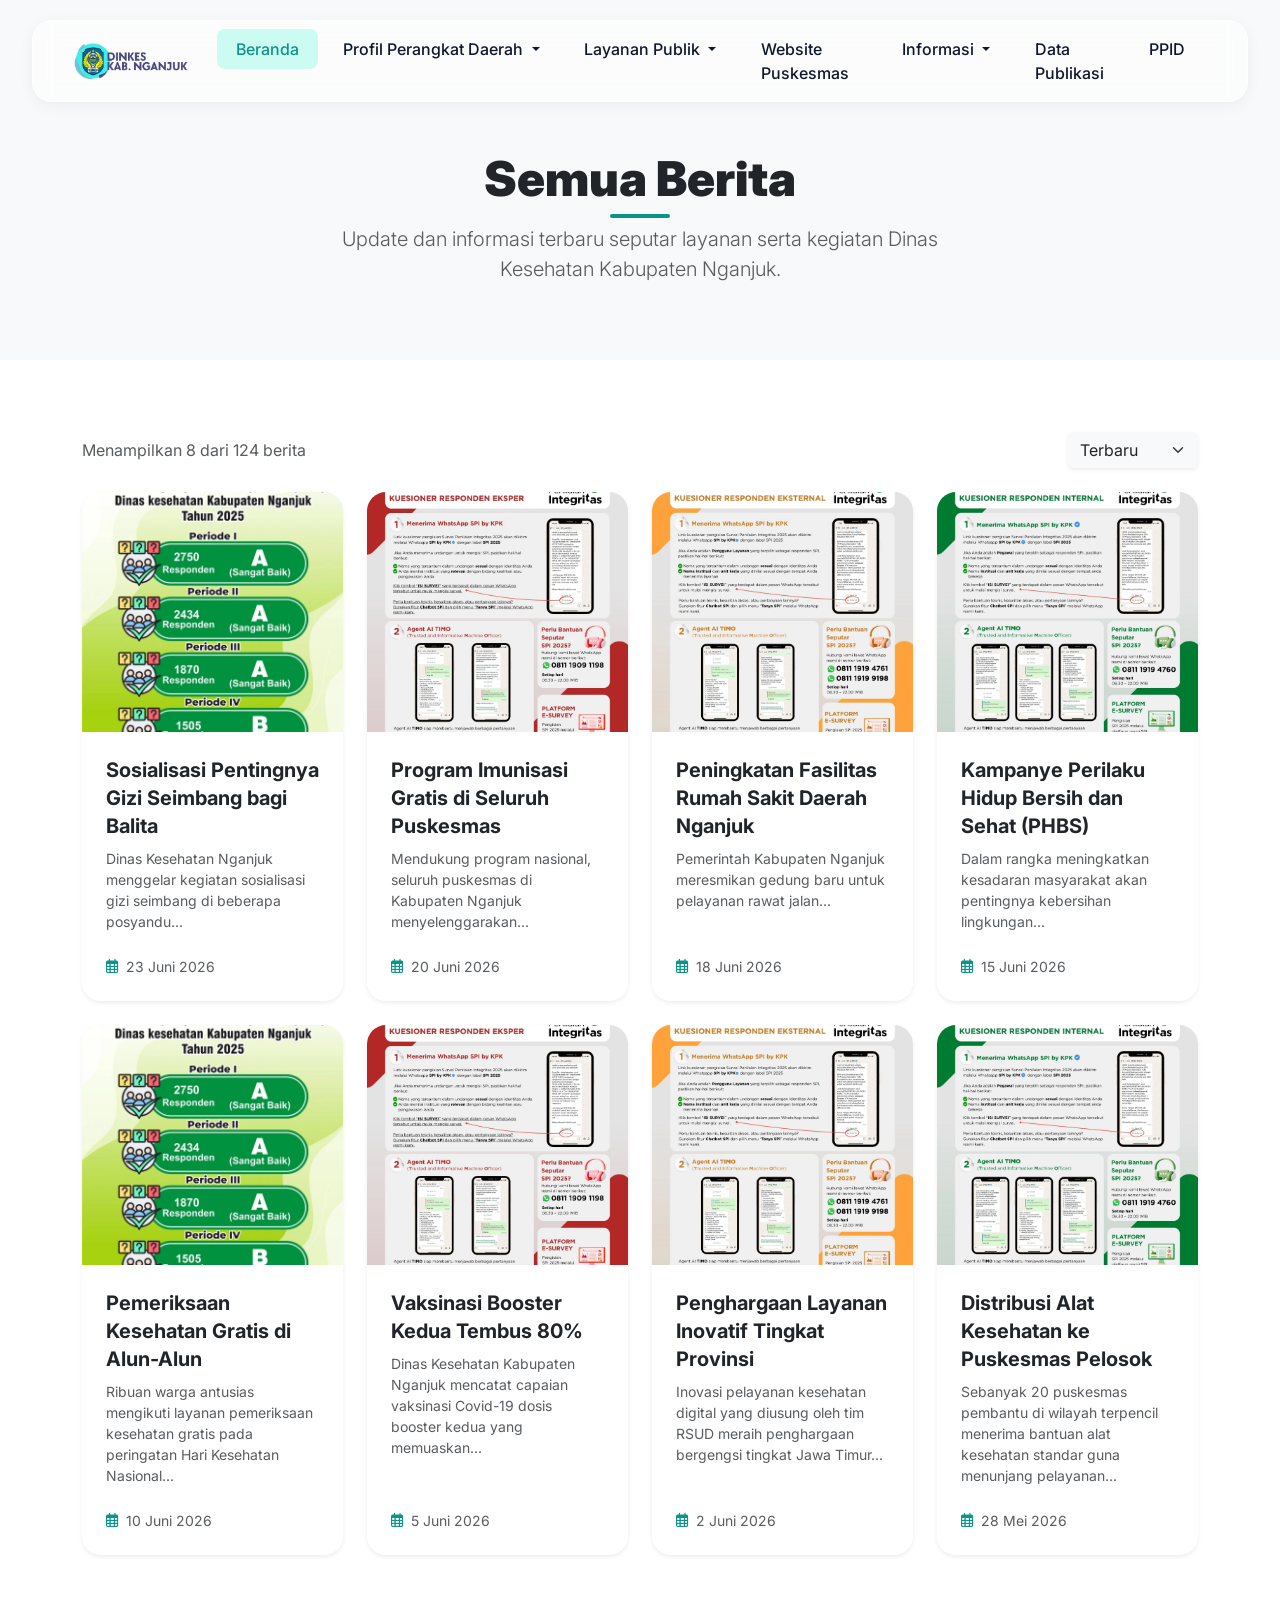
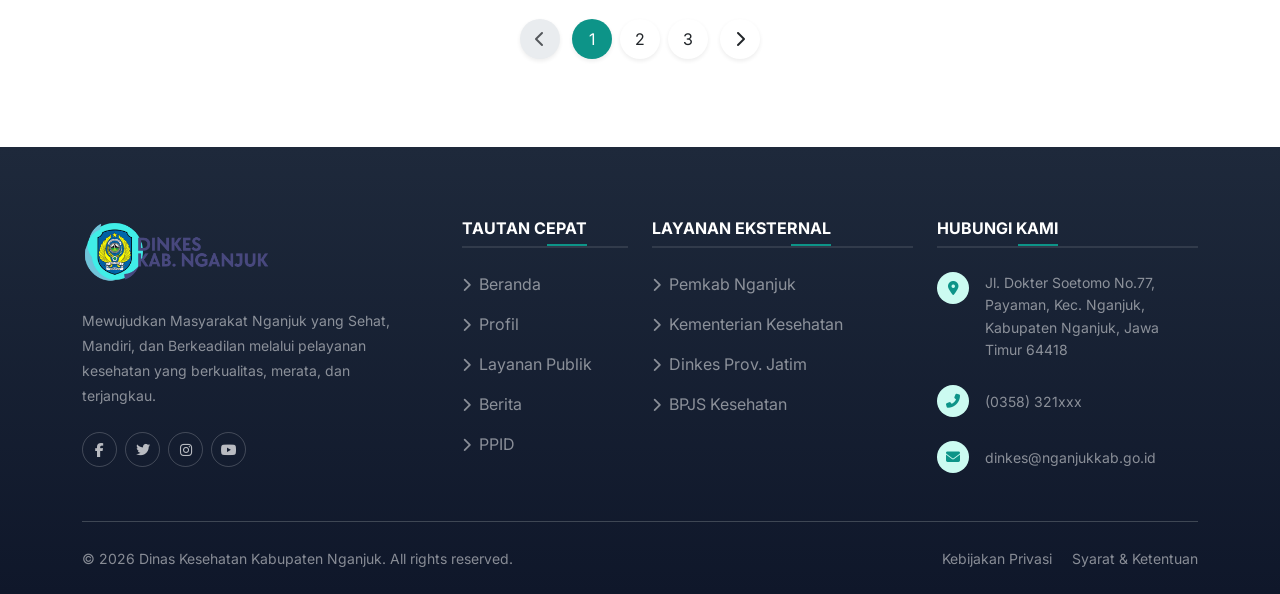
==== berita.html @ 750c1718 "Add Layanan Medis page and update links" ====
<!DOCTYPE html>
<html lang="id">
<head>
    <meta charset="UTF-8">
    <meta name="viewport" content="width=device-width, initial-scale=1.0">
    <title>Berita - Dinas Kesehatan Kabupaten Nganjuk</title>
    <!-- Google Fonts: Inter -->
    <link rel="preconnect" href="https://fonts.googleapis.com">
    <link rel="preconnect" href="https://fonts.gstatic.com" crossorigin>
    <link href="https://fonts.googleapis.com/css2?family=Inter:wght@300;400;500;600;700&display=swap" rel="stylesheet">
    
    <!-- Bootstrap CSS -->
    <link href="https://cdn.jsdelivr.net/npm/bootstrap@5.3.2/dist/css/bootstrap.min.css" rel="stylesheet">
    
    <!-- FontAwesome -->
    <link rel="stylesheet" href="https://cdnjs.cloudflare.com/ajax/libs/font-awesome/6.4.2/css/all.min.css">
    
    <!-- Custom CSS -->
    <link rel="stylesheet" href="css/berita.css">
</head>
<body>

    <!-- Navbar -->
    <nav class="navbar navbar-expand-xl navbar-light custom-navbar">
        <div class="container-fluid px-3 px-xl-4">
            <a class="navbar-brand d-flex align-items-center" href="index.html">
                <img src="assets/logo-dinkes-web.webp" alt="Logo Dinkes Nganjuk" class="navbar-logo me-2">
            </a>
            <button class="navbar-toggler border-0 shadow-none bg-light" type="button" data-bs-toggle="collapse" data-bs-target="#mainNavbar" aria-controls="mainNavbar" aria-expanded="false" aria-label="Toggle navigation">
                <span class="navbar-toggler-icon"></span>
            </button>
            <div class="collapse navbar-collapse" id="mainNavbar">
                <ul class="navbar-nav ms-auto mb-2 mb-lg-0 fw-medium">
                    <li class="nav-item">
                        <a class="nav-link active" aria-current="page" href="index.html">Beranda</a>
                    </li>
                    <li class="nav-item dropdown">
                        <a class="nav-link dropdown-toggle" href="#" role="button" data-bs-toggle="dropdown" aria-expanded="false">
                            Profil Perangkat Daerah
                        </a>
                        <ul class="dropdown-menu border-0 shadow-sm">
                            <li><a class="dropdown-item" href="profil.html">Profil Dinkes</a></li>
                            <li><a class="dropdown-item" href="tupoksi.html">Tupoksi Dinkes</a></li>
                            <li><a class="dropdown-item" href="visi-misi.html">Visi-Misi Kepala Daerah</a></li>
                            <li><a class="dropdown-item" href="maklumat.html">Maklumat Pelayanan</a></li>
                            <li><a class="dropdown-item" href="#">Mekanisme Pengaduan</a></li>
                            <li><a class="dropdown-item" href="motto.html">Motto Pelayanan</a></li>
                        </ul>
                    </li>
                    <li class="nav-item dropdown">
                        <a class="nav-link dropdown-toggle" href="#" role="button" data-bs-toggle="dropdown" aria-expanded="false">
                            Layanan Publik
                        </a>
                        <ul class="dropdown-menu border-0 shadow-sm">
                            <li><a class="dropdown-item" href="medis.html">Medis</a></li>
                            <li><a class="dropdown-item" href="#">Fasilitas Kesehatan</a></li>
                            <li><a class="dropdown-item" href="#">Layanan Lainnya</a></li>
                        </ul>
                    </li>
                    <li class="nav-item">
                        <a class="nav-link" href="#">Website Puskesmas</a>
                    </li>
                    <li class="nav-item dropdown">
                        <a class="nav-link dropdown-toggle" href="#" role="button" data-bs-toggle="dropdown" aria-expanded="false">
                            Informasi
                        </a>
                        <ul class="dropdown-menu border-0 shadow-sm">
                            <li><a class="dropdown-item" href="#">RSD Nganjuk</a></li>
                            <li><a class="dropdown-item" href="#">RSD Kertosono</a></li>
                            <li><a class="dropdown-item" href="#">Lapor SP4N</a></li>
                            <li><a class="dropdown-item" href="#">SIPPN</a></li>
                        </ul>
                    </li>
                    <li class="nav-item">
                        <a class="nav-link" href="#">Data Publikasi</a>
                    </li>
                    <li class="nav-item">
                        <a class="nav-link" href="#">PPID</a>
                    </li>
                </ul>
            </div>
        </div>
    </nav>

    <!-- Page Header -->
    <header class="bg-light" style="padding-top: 150px; padding-bottom: 60px;">
        <div class="container text-center">
            <h1 class="display-5 fw-black text-dark mb-3 section-title">Semua Berita</h1>
            <p class="lead text-muted mx-auto" style="max-width: 600px;">Update dan informasi terbaru seputar layanan serta kegiatan Dinas Kesehatan Kabupaten Nganjuk.</p>
        </div>
    </header>

    <!-- News Section -->
    <section class="py-5 bg-white">
        <div class="container py-4">
            <div class="row mb-4 align-items-center">
                <div class="col-md-6">
                    <p class="text-muted mb-0">Menampilkan 8 dari 124 berita</p>
                </div>
                <div class="col-md-6 text-md-end mt-3 mt-md-0">
                    <div class="d-inline-flex gap-2">
                        <select class="form-select bg-light border-0 shadow-sm" style="width: auto;">
                            <option value="terbaru">Terbaru</option>
                            <option value="terpopuler">Terpopuler</option>
                        </select>
                    </div>
                </div>
            </div>
            <div class="row g-4">
                <!-- News Item 1 -->
                <div class="col-md-6 col-lg-3">
                    <div class="card news-card border-0 shadow-sm h-100">
                        <img src="assets/berita/11c2370439c2ba5b17f604da1eb921f0.webp" class="card-img-top" alt="Berita 1">
                        <div class="card-body p-4">
                            <h5 class="card-title fw-bold"><a href="detail-berita.html" class="text-dark text-decoration-none">Sosialisasi Pentingnya Gizi Seimbang bagi Balita</a></h5>
                            <p class="card-text text-muted small mt-2">Dinas Kesehatan Nganjuk menggelar kegiatan sosialisasi gizi seimbang di beberapa posyandu...</p>
                        </div>
                        <div class="card-footer bg-white border-0 px-4 pb-4 pt-0 text-muted small d-flex align-items-center">
                            <i class="far fa-calendar-alt me-2 text-primary"></i> 23 Juni 2026
                        </div>
                    </div>
                </div>
                <!-- News Item 2 -->
                <div class="col-md-6 col-lg-3">
                    <div class="card news-card border-0 shadow-sm h-100">
                        <img src="assets/berita/05f297b0e1a46d213559367b33d6cbf9.webp" class="card-img-top" alt="Berita 2">
                        <div class="card-body p-4">
                            <h5 class="card-title fw-bold"><a href="detail-berita.html" class="text-dark text-decoration-none">Program Imunisasi Gratis di Seluruh Puskesmas</a></h5>
                            <p class="card-text text-muted small mt-2">Mendukung program nasional, seluruh puskesmas di Kabupaten Nganjuk menyelenggarakan...</p>
                        </div>
                        <div class="card-footer bg-white border-0 px-4 pb-4 pt-0 text-muted small d-flex align-items-center">
                            <i class="far fa-calendar-alt me-2 text-primary"></i> 20 Juni 2026
                        </div>
                    </div>
                </div>
                <!-- News Item 3 -->
                <div class="col-md-6 col-lg-3">
                    <div class="card news-card border-0 shadow-sm h-100">
                        <img src="assets/berita/cbc425ae9fa74a5ae10818216ea19b8b.webp" class="card-img-top" alt="Berita 3">
                        <div class="card-body p-4">
                            <h5 class="card-title fw-bold"><a href="detail-berita.html" class="text-dark text-decoration-none">Peningkatan Fasilitas Rumah Sakit Daerah Nganjuk</a></h5>
                            <p class="card-text text-muted small mt-2">Pemerintah Kabupaten Nganjuk meresmikan gedung baru untuk pelayanan rawat jalan...</p>
                        </div>
                        <div class="card-footer bg-white border-0 px-4 pb-4 pt-0 text-muted small d-flex align-items-center">
                            <i class="far fa-calendar-alt me-2 text-primary"></i> 18 Juni 2026
                        </div>
                    </div>
                </div>
                <!-- News Item 4 -->
                <div class="col-md-6 col-lg-3">
                    <div class="card news-card border-0 shadow-sm h-100">
                        <img src="assets/berita/da839e8c064e05d4fa974a282e35619e.webp" class="card-img-top" alt="Berita 4">
                        <div class="card-body p-4">
                            <h5 class="card-title fw-bold"><a href="detail-berita.html" class="text-dark text-decoration-none">Kampanye Perilaku Hidup Bersih dan Sehat (PHBS)</a></h5>
                            <p class="card-text text-muted small mt-2">Dalam rangka meningkatkan kesadaran masyarakat akan pentingnya kebersihan lingkungan...</p>
                        </div>
                        <div class="card-footer bg-white border-0 px-4 pb-4 pt-0 text-muted small d-flex align-items-center">
                            <i class="far fa-calendar-alt me-2 text-primary"></i> 15 Juni 2026
                        </div>
                    </div>
                </div>
                <!-- News Item 5 -->
                <div class="col-md-6 col-lg-3">
                    <div class="card news-card border-0 shadow-sm h-100">
                        <img src="assets/berita/11c2370439c2ba5b17f604da1eb921f0.webp" class="card-img-top" alt="Berita 5">
                        <div class="card-body p-4">
                            <h5 class="card-title fw-bold"><a href="detail-berita.html" class="text-dark text-decoration-none">Pemeriksaan Kesehatan Gratis di Alun-Alun</a></h5>
                            <p class="card-text text-muted small mt-2">Ribuan warga antusias mengikuti layanan pemeriksaan kesehatan gratis pada peringatan Hari Kesehatan Nasional...</p>
                        </div>
                        <div class="card-footer bg-white border-0 px-4 pb-4 pt-0 text-muted small d-flex align-items-center">
                            <i class="far fa-calendar-alt me-2 text-primary"></i> 10 Juni 2026
                        </div>
                    </div>
                </div>
                <!-- News Item 6 -->
                <div class="col-md-6 col-lg-3">
                    <div class="card news-card border-0 shadow-sm h-100">
                        <img src="assets/berita/05f297b0e1a46d213559367b33d6cbf9.webp" class="card-img-top" alt="Berita 6">
                        <div class="card-body p-4">
                            <h5 class="card-title fw-bold"><a href="detail-berita.html" class="text-dark text-decoration-none">Vaksinasi Booster Kedua Tembus 80%</a></h5>
                            <p class="card-text text-muted small mt-2">Dinas Kesehatan Kabupaten Nganjuk mencatat capaian vaksinasi Covid-19 dosis booster kedua yang memuaskan...</p>
                        </div>
                        <div class="card-footer bg-white border-0 px-4 pb-4 pt-0 text-muted small d-flex align-items-center">
                            <i class="far fa-calendar-alt me-2 text-primary"></i> 5 Juni 2026
                        </div>
                    </div>
                </div>
                <!-- News Item 7 -->
                <div class="col-md-6 col-lg-3">
                    <div class="card news-card border-0 shadow-sm h-100">
                        <img src="assets/berita/cbc425ae9fa74a5ae10818216ea19b8b.webp" class="card-img-top" alt="Berita 7">
                        <div class="card-body p-4">
                            <h5 class="card-title fw-bold"><a href="detail-berita.html" class="text-dark text-decoration-none">Penghargaan Layanan Inovatif Tingkat Provinsi</a></h5>
                            <p class="card-text text-muted small mt-2">Inovasi pelayanan kesehatan digital yang diusung oleh tim RSUD meraih penghargaan bergengsi tingkat Jawa Timur...</p>
                        </div>
                        <div class="card-footer bg-white border-0 px-4 pb-4 pt-0 text-muted small d-flex align-items-center">
                            <i class="far fa-calendar-alt me-2 text-primary"></i> 2 Juni 2026
                        </div>
                    </div>
                </div>
                <!-- News Item 8 -->
                <div class="col-md-6 col-lg-3">
                    <div class="card news-card border-0 shadow-sm h-100">
                        <img src="assets/berita/da839e8c064e05d4fa974a282e35619e.webp" class="card-img-top" alt="Berita 8">
                        <div class="card-body p-4">
                            <h5 class="card-title fw-bold"><a href="detail-berita.html" class="text-dark text-decoration-none">Distribusi Alat Kesehatan ke Puskesmas Pelosok</a></h5>
                            <p class="card-text text-muted small mt-2">Sebanyak 20 puskesmas pembantu di wilayah terpencil menerima bantuan alat kesehatan standar guna menunjang pelayanan...</p>
                        </div>
                        <div class="card-footer bg-white border-0 px-4 pb-4 pt-0 text-muted small d-flex align-items-center">
                            <i class="far fa-calendar-alt me-2 text-primary"></i> 28 Mei 2026
                        </div>
                    </div>
                </div>
            </div>

            <!-- Pagination -->
            <nav aria-label="Page navigation" class="mt-5 pt-3">
                <ul class="pagination justify-content-center">
                    <li class="page-item disabled">
                        <a class="page-link border-0 shadow-sm rounded-circle me-2 d-flex align-items-center justify-content-center text-muted" href="#" style="width: 40px; height: 40px;" tabindex="-1" aria-disabled="true"><i class="fas fa-chevron-left"></i></a>
                    </li>
                    <li class="page-item active"><a class="page-link border-0 shadow-sm rounded-circle mx-1 d-flex align-items-center justify-content-center" href="#" style="width: 40px; height: 40px; background-color: var(--primary-color); border-color: var(--primary-color); color: white;">1</a></li>
                    <li class="page-item"><a class="page-link border-0 shadow-sm rounded-circle mx-1 d-flex align-items-center justify-content-center text-dark" href="#" style="width: 40px; height: 40px;">2</a></li>
                    <li class="page-item"><a class="page-link border-0 shadow-sm rounded-circle mx-1 d-flex align-items-center justify-content-center text-dark" href="#" style="width: 40px; height: 40px;">3</a></li>
                    <li class="page-item">
                        <a class="page-link border-0 shadow-sm rounded-circle ms-2 d-flex align-items-center justify-content-center text-dark" href="#" style="width: 40px; height: 40px;"><i class="fas fa-chevron-right"></i></a>
                    </li>
                </ul>
            </nav>
        </div>
    </section>

    <!-- Footer -->
    <footer class="bg-dark text-white pt-5 pb-4">
        <div class="container pt-4">
            <div class="row mb-4">
                <div class="col-lg-4 col-md-6 mb-5 mb-lg-0">
                    <div class="mb-4">
                        <img src="assets/logo-dinkes-web.webp" alt="Logo Dinkes Nganjuk" class="img-fluid" style="max-height: 65px;">
                    </div>
                    <p class="text-white-50 small pe-lg-4 mb-4" style="line-height: 1.8;">Mewujudkan Masyarakat Nganjuk yang Sehat, Mandiri, dan Berkeadilan melalui pelayanan kesehatan yang berkualitas, merata, dan terjangkau.</p>
                    <div class="social-icons d-flex gap-2">
                        <a href="#" class="btn btn-outline-light btn-sm rounded-circle d-flex align-items-center justify-content-center" style="width: 35px; height: 35px;"><i class="fab fa-facebook-f"></i></a>
                        <a href="#" class="btn btn-outline-light btn-sm rounded-circle d-flex align-items-center justify-content-center" style="width: 35px; height: 35px;"><i class="fab fa-twitter"></i></a>
                        <a href="#" class="btn btn-outline-light btn-sm rounded-circle d-flex align-items-center justify-content-center" style="width: 35px; height: 35px;"><i class="fab fa-instagram"></i></a>
                        <a href="#" class="btn btn-outline-light btn-sm rounded-circle d-flex align-items-center justify-content-center" style="width: 35px; height: 35px;"><i class="fab fa-youtube"></i></a>
                    </div>
                </div>
                <div class="col-lg-2 col-md-6 mb-5 mb-lg-0">
                    <h6 class="text-uppercase fw-bold mb-4 position-relative pb-2" style="border-bottom: 2px solid rgba(255,255,255,0.1);">
                        Tautan Cepat
                        <span class="position-absolute bottom-0 left-0 bg-primary" style="height: 2px; width: 40px; margin-left: -40px;"></span>
                    </h6>
                    <ul class="list-unstyled footer-links">
                        <li class="mb-3"><a href="index.html" class="text-white-50 text-decoration-none"><i class="fas fa-chevron-right me-2 small"></i>Beranda</a></li>
                        <li class="mb-3"><a href="profil.html" class="text-white-50 text-decoration-none"><i class="fas fa-chevron-right me-2 small"></i>Profil</a></li>
                        <li class="mb-3"><a href="#" class="text-white-50 text-decoration-none"><i class="fas fa-chevron-right me-2 small"></i>Layanan Publik</a></li>
                        <li class="mb-3"><a href="#" class="text-white-50 text-decoration-none"><i class="fas fa-chevron-right me-2 small"></i>Berita</a></li>
                        <li class="mb-3"><a href="#" class="text-white-50 text-decoration-none"><i class="fas fa-chevron-right me-2 small"></i>PPID</a></li>
                    </ul>
                </div>
                <div class="col-lg-3 col-md-6 mb-5 mb-lg-0">
                    <h6 class="text-uppercase fw-bold mb-4 position-relative pb-2" style="border-bottom: 2px solid rgba(255,255,255,0.1);">
                        Layanan Eksternal
                        <span class="position-absolute bottom-0 left-0 bg-primary" style="height: 2px; width: 40px; margin-left: -40px;"></span>
                    </h6>
                    <ul class="list-unstyled footer-links">
                        <li class="mb-3"><a href="#" class="text-white-50 text-decoration-none"><i class="fas fa-chevron-right me-2 small"></i>Pemkab Nganjuk</a></li>
                        <li class="mb-3"><a href="#" class="text-white-50 text-decoration-none"><i class="fas fa-chevron-right me-2 small"></i>Kementerian Kesehatan</a></li>
                        <li class="mb-3"><a href="#" class="text-white-50 text-decoration-none"><i class="fas fa-chevron-right me-2 small"></i>Dinkes Prov. Jatim</a></li>
                        <li class="mb-3"><a href="#" class="text-white-50 text-decoration-none"><i class="fas fa-chevron-right me-2 small"></i>BPJS Kesehatan</a></li>
                    </ul>
                </div>
                <div class="col-lg-3 col-md-6 mb-5 mb-lg-0">
                    <h6 class="text-uppercase fw-bold mb-4 position-relative pb-2" style="border-bottom: 2px solid rgba(255,255,255,0.1);">
                        Hubungi Kami
                        <span class="position-absolute bottom-0 left-0 bg-primary" style="height: 2px; width: 40px; margin-left: -40px;"></span>
                    </h6>
                    <ul class="list-unstyled text-white-50 small">
                        <li class="mb-4 d-flex">
                            <div class="bg-primary-soft rounded-circle d-flex align-items-center justify-content-center me-3 flex-shrink-0" style="width: 32px; height: 32px;">
                                <i class="fas fa-map-marker-alt text-primary"></i>
                            </div>
                            <span style="line-height: 1.6;">Jl. Dokter Soetomo No.77, Payaman, Kec. Nganjuk, Kabupaten Nganjuk, Jawa Timur 64418</span>
                        </li>
                        <li class="mb-4 d-flex align-items-center">
                            <div class="bg-primary-soft rounded-circle d-flex align-items-center justify-content-center me-3 flex-shrink-0" style="width: 32px; height: 32px;">
                                <i class="fas fa-phone-alt text-primary"></i>
                            </div>
                            <span>(0358) 321xxx</span>
                        </li>
                        <li class="mb-4 d-flex align-items-center">
                            <div class="bg-primary-soft rounded-circle d-flex align-items-center justify-content-center me-3 flex-shrink-0" style="width: 32px; height: 32px;">
                                <i class="fas fa-envelope text-primary"></i>
                            </div>
                            <span>dinkes@nganjukkab.go.id</span>
                        </li>
                    </ul>
                </div>
            </div>
            <hr class="border-secondary mt-2 mb-4 opacity-50">
            <div class="row align-items-center">
                <div class="col-md-6 text-center text-md-start">
                    <p class="text-white-50 small mb-0">&copy; 2026 Dinas Kesehatan Kabupaten Nganjuk. All rights reserved.</p>
                </div>
                <div class="col-md-6 text-center text-md-end mt-3 mt-md-0">
                    <a href="#" class="text-white-50 small text-decoration-none me-3 hover-white">Kebijakan Privasi</a>
                    <a href="#" class="text-white-50 small text-decoration-none hover-white">Syarat & Ketentuan</a>
                </div>
            </div>
        </div>
    </footer>

    <!-- Bootstrap Bundle with Popper -->
    <script src="https://cdn.jsdelivr.net/npm/bootstrap@5.3.2/dist/js/bootstrap.bundle.min.js"></script>
    
    <!-- Custom Script for Navbar Scroll -->
    <script>
        document.addEventListener("DOMContentLoaded", function(){
            window.addEventListener('scroll', function() {
                if (window.scrollY > 50) {
                    document.querySelector('.custom-navbar').classList.add('scrolled');
                } else {
                    document.querySelector('.custom-navbar').classList.remove('scrolled');
                }
            });
        });
    </script>
</body>
</html>
---- css/berita.css ----
/* Custom CSS for Dinkes Nganjuk Landing Page */

:root {
    --primary-color: #0d9488; /* Emerald green - representing health/nature */
    --primary-hover: #0f766e;
    --primary-soft: #ccfbf1;
    --secondary-color: #f1f5f9;
    --text-dark: #0f172a;
    --text-muted: #64748b;
    --success-soft: #dcfce7;
    --warning-soft: #fef3c7;
    --info-soft: #e0f2fe;
}

body {
    font-family: 'Inter', sans-serif;
    color: var(--text-dark);
    overflow-x: hidden;
    background-color: #f8fafc;
}

/* Typography & Colors */
.text-primary {
    color: var(--primary-color) !important;
}

.bg-primary {
    background-color: var(--primary-color) !important;
}

.btn-primary {
    background-color: var(--primary-color);
    border-color: var(--primary-color);
}

.btn-primary:hover, .btn-primary:focus {
    background-color: var(--primary-hover);
    border-color: var(--primary-hover);
    transform: translateY(-2px);
    box-shadow: 0 4px 12px rgba(13, 148, 136, 0.3);
}

.btn-outline-primary {
    color: var(--primary-color);
    border-color: var(--primary-color);
}

.btn-outline-primary:hover {
    background-color: var(--primary-color);
    color: #fff;
    transform: translateY(-2px);
    box-shadow: 0 4px 12px rgba(13, 148, 136, 0.2);
}

.btn {
    transition: all 0.3s ease;
}

.bg-primary-soft { background-color: var(--primary-soft); }
.bg-success-soft { background-color: var(--success-soft); }
.bg-warning-soft { background-color: var(--warning-soft); }
.bg-info-soft { background-color: var(--info-soft); }

.section-title {
    position: relative;
    display: inline-block;
    color: var(--text-dark);
}

.section-title::after {
    content: '';
    position: absolute;
    bottom: -10px;
    left: 50%;
    transform: translateX(-50%);
    width: 60px;
    height: 4px;
    background-color: var(--primary-color);
    border-radius: 2px;
}

.section-title.text-start::after,
.section-title-start::after {
    left: 0;
    transform: none;
}

/* Navbar */
.custom-navbar {
    position: fixed;
    top: 20px;
    left: 50%;
    transform: translateX(-50%);
    width: 95%;
    max-width: 1320px;
    background: rgba(255, 255, 255, 0.5);
    backdrop-filter: blur(12px);
    -webkit-backdrop-filter: blur(12px);
    border: 1px solid rgba(255, 255, 255, 0.6);
    border-radius: 20px;
    padding: 0.5rem 1rem;
    z-index: 1030;
    transition: all 0.4s cubic-bezier(0.16, 1, 0.3, 1);
    box-shadow: 0 4px 15px rgba(0, 0, 0, 0.05);
}

.custom-navbar.scrolled {
    background: rgba(255, 255, 255, 0.85);
    box-shadow: 0 10px 30px rgba(0, 0, 0, 0.08);
    top: 10px;
    border-color: rgba(255, 255, 255, 0.8);
}

.custom-navbar .navbar-brand .navbar-logo {
    height: 40px;
    width: auto;
    object-fit: contain;
    transition: all 0.4s ease;
}

.brand-text {
    line-height: 1.2;
}

.title-top {
    font-size: 1.15rem;
    color: var(--primary-color);
}

.title-bottom {
    font-size: 0.85rem;
    color: var(--text-muted);
}

.custom-navbar .nav-link {
    color: var(--text-dark);
    font-weight: 500;
    padding: 0.5rem 1.2rem !important;
    border-radius: 0.5rem;
    transition: all 0.3s ease;
    margin: 0 0.2rem;
}

.custom-navbar .nav-link:hover, 
.custom-navbar .nav-link.active {
    color: var(--primary-color);
    background-color: var(--primary-soft);
}

.dropdown-menu {
    border-radius: 1rem;
    padding: 0.8rem;
    box-shadow: 0 15px 35px rgba(0,0,0,0.08) !important;
    animation: fadeInDropdown 0.4s cubic-bezier(0.16, 1, 0.3, 1);
    border: 1px solid rgba(0,0,0,0.05);
}

.dropdown-item {
    border-radius: 0.5rem;
    padding: 0.7rem 1.2rem;
    font-weight: 500;
    color: var(--text-muted);
    transition: all 0.2s ease;
    font-size: 0.95rem;
}

.dropdown-item:hover {
    background-color: var(--primary-soft);
    color: var(--primary-color);
    transform: translateX(5px);
}

@keyframes fadeInDropdown {
    from { opacity: 0; transform: translateY(15px); }
    to { opacity: 1; transform: translateY(0); }
}

@media (max-width: 1199.98px) {
    .custom-navbar {
        background: rgba(255, 255, 255, 0.85);
        border-radius: 15px;
        padding: 0.5rem 1rem;
    }
    .custom-navbar .nav-link {
        margin: 0.2rem 0;
    }
}

/* Custom Typography & Utilities */
.fw-black {
    font-weight: 900;
}

.text-gradient {
    background: linear-gradient(135deg, var(--primary-color) 0%, #34d399 100%);
    -webkit-background-clip: text;
    -webkit-text-fill-color: transparent;
    background-clip: text;
}

.shadow-primary {
    box-shadow: 0 10px 25px rgba(13, 148, 136, 0.4);
}

.btn-white {
    background-color: #ffffff;
    color: var(--text-dark);
}

.btn-white:hover {
    background-color: var(--primary-soft);
    color: var(--primary-color);
    border-color: var(--primary-soft);
}

.pulse-dot {
    display: inline-block;
    width: 10px;
    height: 10px;
    background-color: var(--primary-color);
    border-radius: 50%;
    box-shadow: 0 0 0 0 rgba(13, 148, 136, 0.7);
    animation: pulse-animation 2s infinite;
}

@keyframes pulse-animation {
    0% { box-shadow: 0 0 0 0 rgba(13, 148, 136, 0.7); }
    70% { box-shadow: 0 0 0 10px rgba(13, 148, 136, 0); }
    100% { box-shadow: 0 0 0 0 rgba(13, 148, 136, 0); }
}

/* Hero Section */
.hero-section {
    min-height: 100vh;
    padding-top: 120px;
    padding-bottom: 60px;
    background-color: #f8fafc;
    position: relative;
    overflow: hidden;
}

.hero-bg-overlay {
    background: linear-gradient(to right, rgba(255, 255, 255, 1) 0%, rgba(255, 255, 255, 0.9) 45%, rgba(255, 255, 255, 0) 100%);
    z-index: 1;
}

@media (max-width: 991.98px) {
    .hero-bg-overlay {
        background: linear-gradient(to bottom, rgba(255, 255, 255, 0.95) 0%, rgba(255, 255, 255, 0.85) 60%, rgba(255, 255, 255, 0) 100%);
    }
}

.hero-content {
    position: relative;
    z-index: 1;
}

.hero-title {
    line-height: 1.15;
    letter-spacing: -1.5px;
}

.hero-subtitle {
    font-size: 1.15rem;
    line-height: 1.8;
}

.hero-stats .stat-item {
    position: relative;
}

.hero-stats .stat-item:not(:last-child)::after {
    content: '';
    position: absolute;
    right: -20px;
    top: 15%;
    height: 70%;
    width: 2px;
    background-color: rgba(0,0,0,0.05);
}

@media (max-width: 767.98px) {
    .hero-stats .stat-item:not(:last-child)::after {
        right: -15px;
    }
    .hero-stats {
        gap: 1.5rem !important;
    }
}

.hero-image-composition {
    position: relative;
    height: 100%;
    min-height: 500px;
}

.hero-img-main {
    transition: transform 0.5s ease;
}

.hero-img-sub {
    border-width: 6px !important;
    transition: transform 0.5s ease;
}

.hero-image-composition:hover .hero-img-main {
    transform: scale(1.02);
}

.hero-image-composition:hover .hero-img-sub {
    transform: scale(1.05) translateY(-5px);
}

.glass-card {
    background: rgba(255, 255, 255, 0.85);
    backdrop-filter: blur(12px);
    -webkit-backdrop-filter: blur(12px);
    border: 1px solid rgba(255, 255, 255, 0.4);
}

.floating-card {
    animation: float 5s ease-in-out infinite;
}

.floating-card-alt {
    animation: float-alt 6s ease-in-out infinite;
}

@keyframes float {
    0% { transform: translateY(0px); }
    50% { transform: translateY(-15px); }
    100% { transform: translateY(0px); }
}

@keyframes float-alt {
    0% { transform: translateY(0px); }
    50% { transform: translateY(15px); }
    100% { transform: translateY(0px); }
}

@keyframes scrollDown {
    0% { transform: translateY(0); opacity: 1; }
    100% { transform: translateY(15px); opacity: 0; }
}

.scroll-indicator {
    z-index: 5;
}

/* Animations */
.animate-fade-in-up {
    animation: fadeInUp 1.2s cubic-bezier(0.16, 1, 0.3, 1) forwards;
}

.animate-fade-in-left {
    animation: fadeInLeft 1.2s cubic-bezier(0.16, 1, 0.3, 1) forwards;
    opacity: 0;
    animation-delay: 0.3s;
}

@keyframes fadeInUp {
    from { opacity: 0; transform: translateY(50px); }
    to { opacity: 1; transform: translateY(0); }
}

@keyframes fadeInLeft {
    from { opacity: 0; transform: translateX(50px); }
    to { opacity: 1; transform: translateX(0); }
}

/* Service Cards */
.service-card {
    transition: all 0.4s cubic-bezier(0.16, 1, 0.3, 1);
    border-radius: 1.2rem;
    background: #ffffff;
}

.service-card:hover {
    transform: translateY(-12px);
    box-shadow: 0 20px 40px rgba(0,0,0,0.08) !important;
}

.icon-wrapper {
    width: 85px;
    height: 85px;
    border-radius: 50%;
    display: flex;
    align-items: center;
    justify-content: center;
    transition: all 0.4s cubic-bezier(0.16, 1, 0.3, 1);
}

.service-card:hover .icon-wrapper {
    transform: scale(1.15) rotate(5deg);
}

/* News Cards */
.news-card {
    border-radius: 1.2rem;
    overflow: hidden;
    transition: all 0.4s cubic-bezier(0.16, 1, 0.3, 1);
    background: #ffffff;
}

.news-card:hover {
    transform: translateY(-8px);
    box-shadow: 0 20px 40px rgba(0,0,0,0.08) !important;
}

.news-card .card-img-top {
    height: 240px;
    object-fit: cover;
    transition: transform 0.6s cubic-bezier(0.16, 1, 0.3, 1);
}

.news-card:hover .card-img-top {
    transform: scale(1.08);
}

.news-card .card-title {
    line-height: 1.4;
}

.news-card .card-title a {
    transition: color 0.3s ease;
}

.news-card .card-title a:hover {
    color: var(--primary-color) !important;
}

/* Footer */
footer {
    background: linear-gradient(180deg, #1e293b 0%, #0f172a 100%);
}

.footer-logo {
    height: 45px;
    width: 45px;
    object-fit: contain;
}

.footer-links a {
    transition: all 0.3s ease;
}

.footer-links a:hover {
    color: #ffffff !important;
    padding-left: 8px;
}

.social-icons a {
    transition: all 0.3s ease;
    border-color: rgba(255,255,255,0.2);
    color: rgba(255,255,255,0.7);
}

.social-icons a:hover {
    background-color: var(--primary-color);
    border-color: var(--primary-color);
    color: #ffffff;
    transform: translateY(-3px);
}

.hover-white:hover {
    color: #ffffff !important;
}
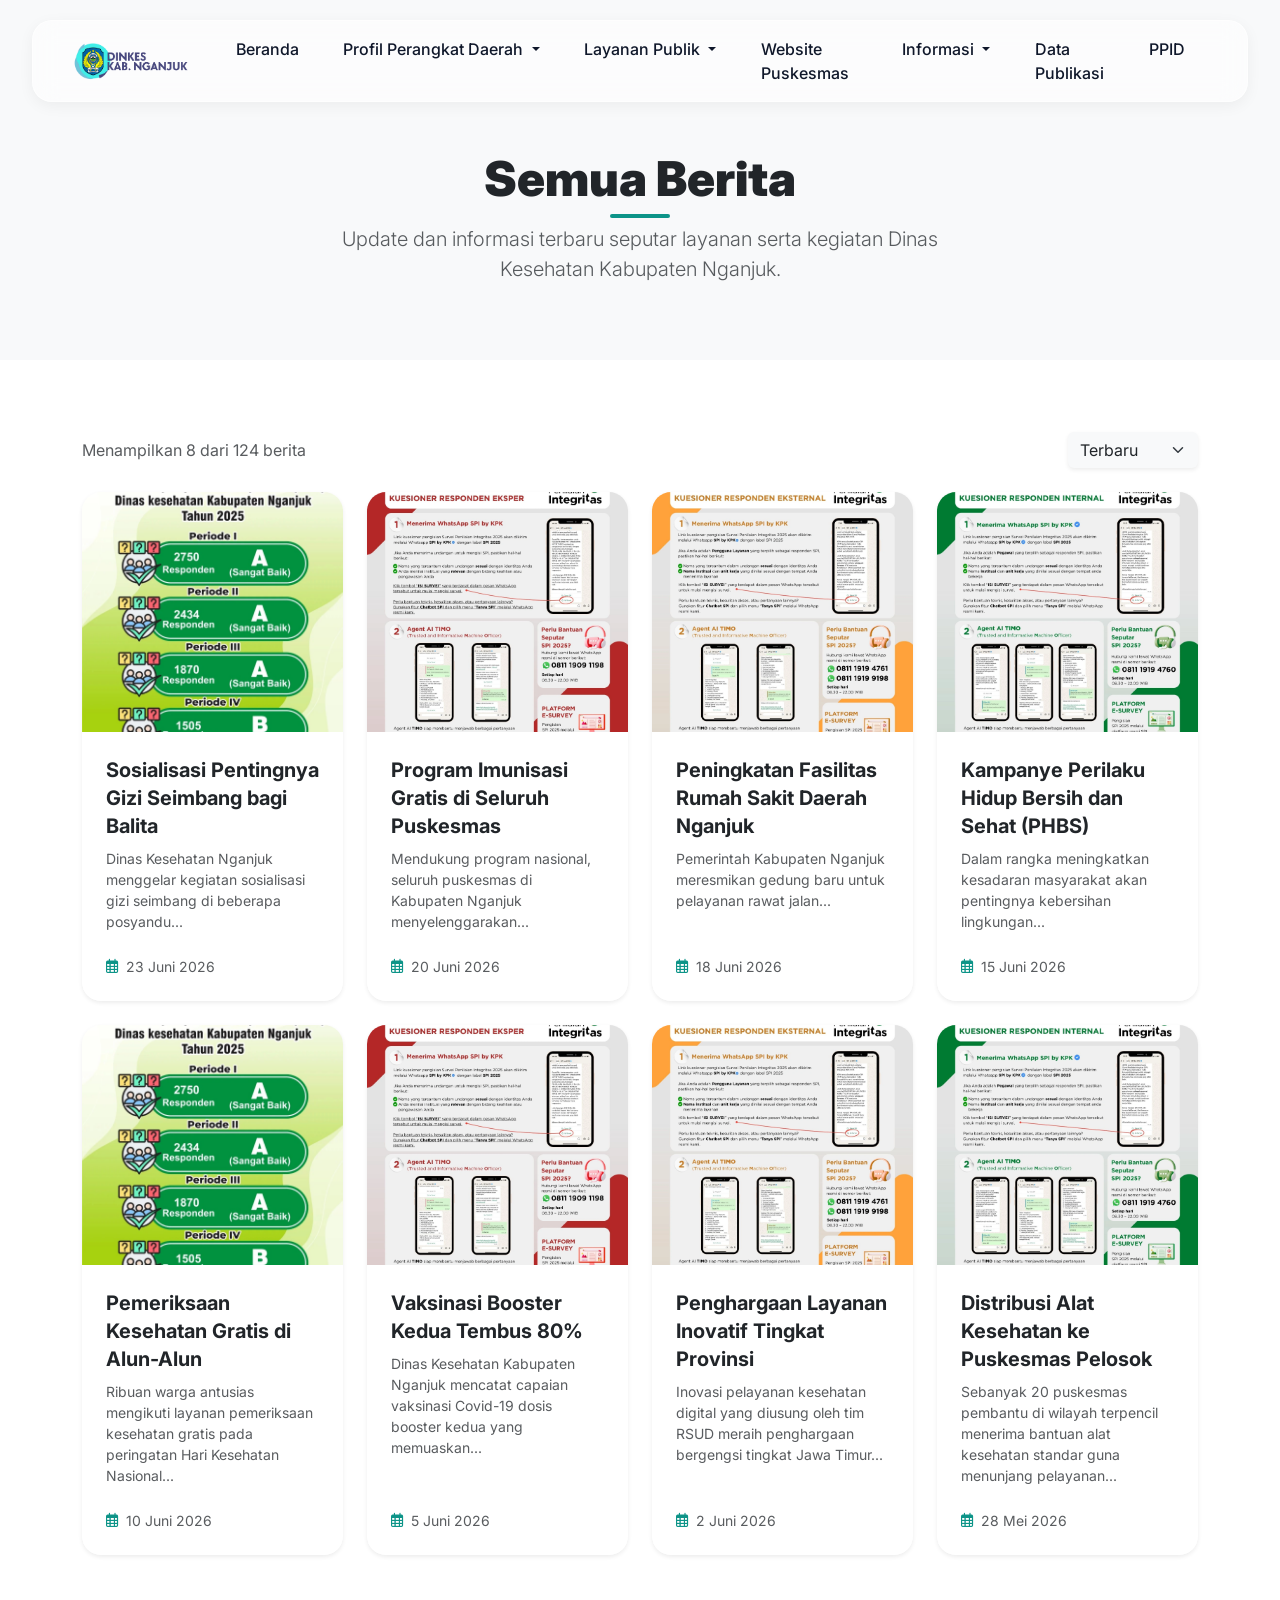
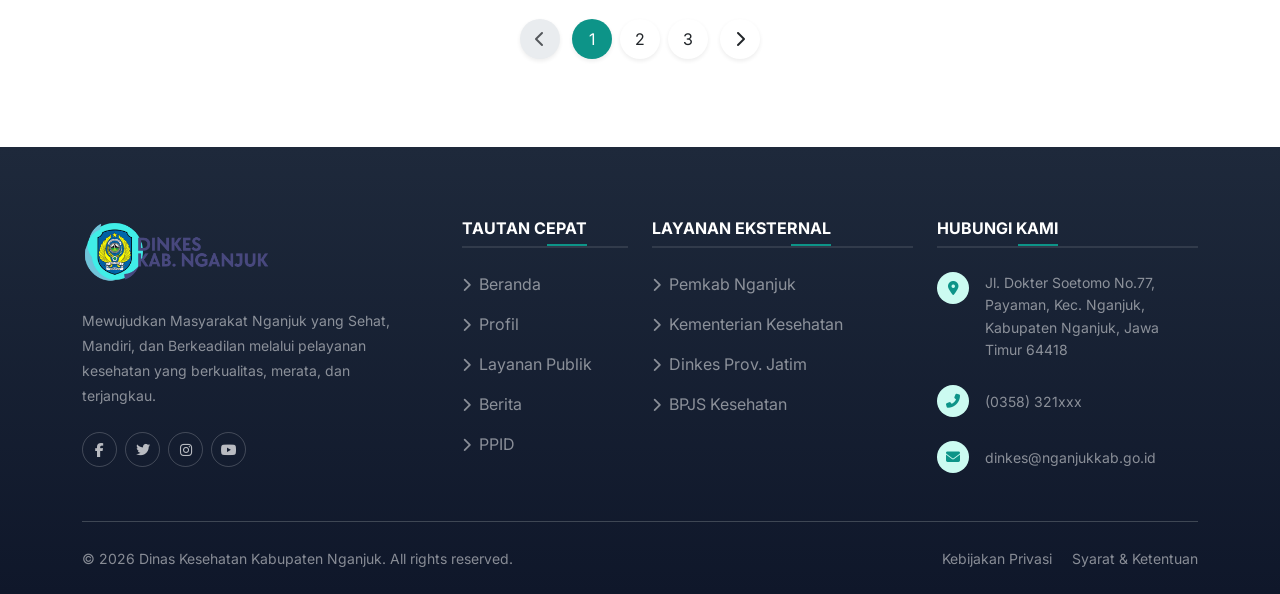
==== commit 4efc7799: "Add dynamic active class to navbar items" ====
--- a/berita.html
+++ b/berita.html
@@ -32,7 +32,7 @@
             <div class="collapse navbar-collapse" id="mainNavbar">
                 <ul class="navbar-nav ms-auto mb-2 mb-lg-0 fw-medium">
                     <li class="nav-item">
-                        <a class="nav-link active" aria-current="page" href="index.html">Beranda</a>
+                        <a class="nav-link" aria-current="page" href="index.html">Beranda</a>
                     </li>
                     <li class="nav-item dropdown">
                         <a class="nav-link dropdown-toggle" href="#" role="button" data-bs-toggle="dropdown" aria-expanded="false">
@@ -53,12 +53,12 @@
                         </a>
                         <ul class="dropdown-menu border-0 shadow-sm">
                             <li><a class="dropdown-item" href="medis.html">Medis</a></li>
-                            <li><a class="dropdown-item" href="#">Fasilitas Kesehatan</a></li>
-                            <li><a class="dropdown-item" href="#">Layanan Lainnya</a></li>
+                            <li><a class="dropdown-item" href="faskes.html">Fasilitas Kesehatan</a></li>
+                            <li><a class="dropdown-item" href="lainnya.html">Layanan Lainnya</a></li>
                         </ul>
                     </li>
                     <li class="nav-item">
-                        <a class="nav-link" href="#">Website Puskesmas</a>
+                        <a class="nav-link" href="puskesmas.html">Website Puskesmas</a>
                     </li>
                     <li class="nav-item dropdown">
                         <a class="nav-link dropdown-toggle" href="#" role="button" data-bs-toggle="dropdown" aria-expanded="false">
@@ -72,10 +72,10 @@
                         </ul>
                     </li>
                     <li class="nav-item">
-                        <a class="nav-link" href="#">Data Publikasi</a>
+                        <a class="nav-link" href="publikasi.html">Data Publikasi</a>
                     </li>
                     <li class="nav-item">
-                        <a class="nav-link" href="#">PPID</a>
+                        <a class="nav-link" href="ppid.html">PPID</a>
                     </li>
                 </ul>
             </div>
@@ -256,7 +256,7 @@
                         <li class="mb-3"><a href="profil.html" class="text-white-50 text-decoration-none"><i class="fas fa-chevron-right me-2 small"></i>Profil</a></li>
                         <li class="mb-3"><a href="#" class="text-white-50 text-decoration-none"><i class="fas fa-chevron-right me-2 small"></i>Layanan Publik</a></li>
                         <li class="mb-3"><a href="#" class="text-white-50 text-decoration-none"><i class="fas fa-chevron-right me-2 small"></i>Berita</a></li>
-                        <li class="mb-3"><a href="#" class="text-white-50 text-decoration-none"><i class="fas fa-chevron-right me-2 small"></i>PPID</a></li>
+                        <li class="mb-3"><a href="ppid.html" class="text-white-50 text-decoration-none"><i class="fas fa-chevron-right me-2 small"></i>PPID</a></li>
                     </ul>
                 </div>
                 <div class="col-lg-3 col-md-6 mb-5 mb-lg-0">
@@ -317,6 +317,22 @@
     <!-- Custom Script for Navbar Scroll -->
     <script>
         document.addEventListener("DOMContentLoaded", function(){
+            // Set active nav link
+            let currentPath = window.location.pathname.split('/').pop();
+            if (currentPath === '') currentPath = 'index.html';
+            
+            document.querySelectorAll('.navbar-nav .nav-link, .navbar-nav .dropdown-item').forEach(link => {
+                link.classList.remove('active');
+                if (link.getAttribute('href') === currentPath) {
+                    link.classList.add('active');
+                    let dropdown = link.closest('.dropdown');
+                    if (dropdown) {
+                        let toggle = dropdown.querySelector('.nav-link.dropdown-toggle');
+                        if (toggle) toggle.classList.add('active');
+                    }
+                }
+            });
+
             window.addEventListener('scroll', function() {
                 if (window.scrollY > 50) {
                     document.querySelector('.custom-navbar').classList.add('scrolled');
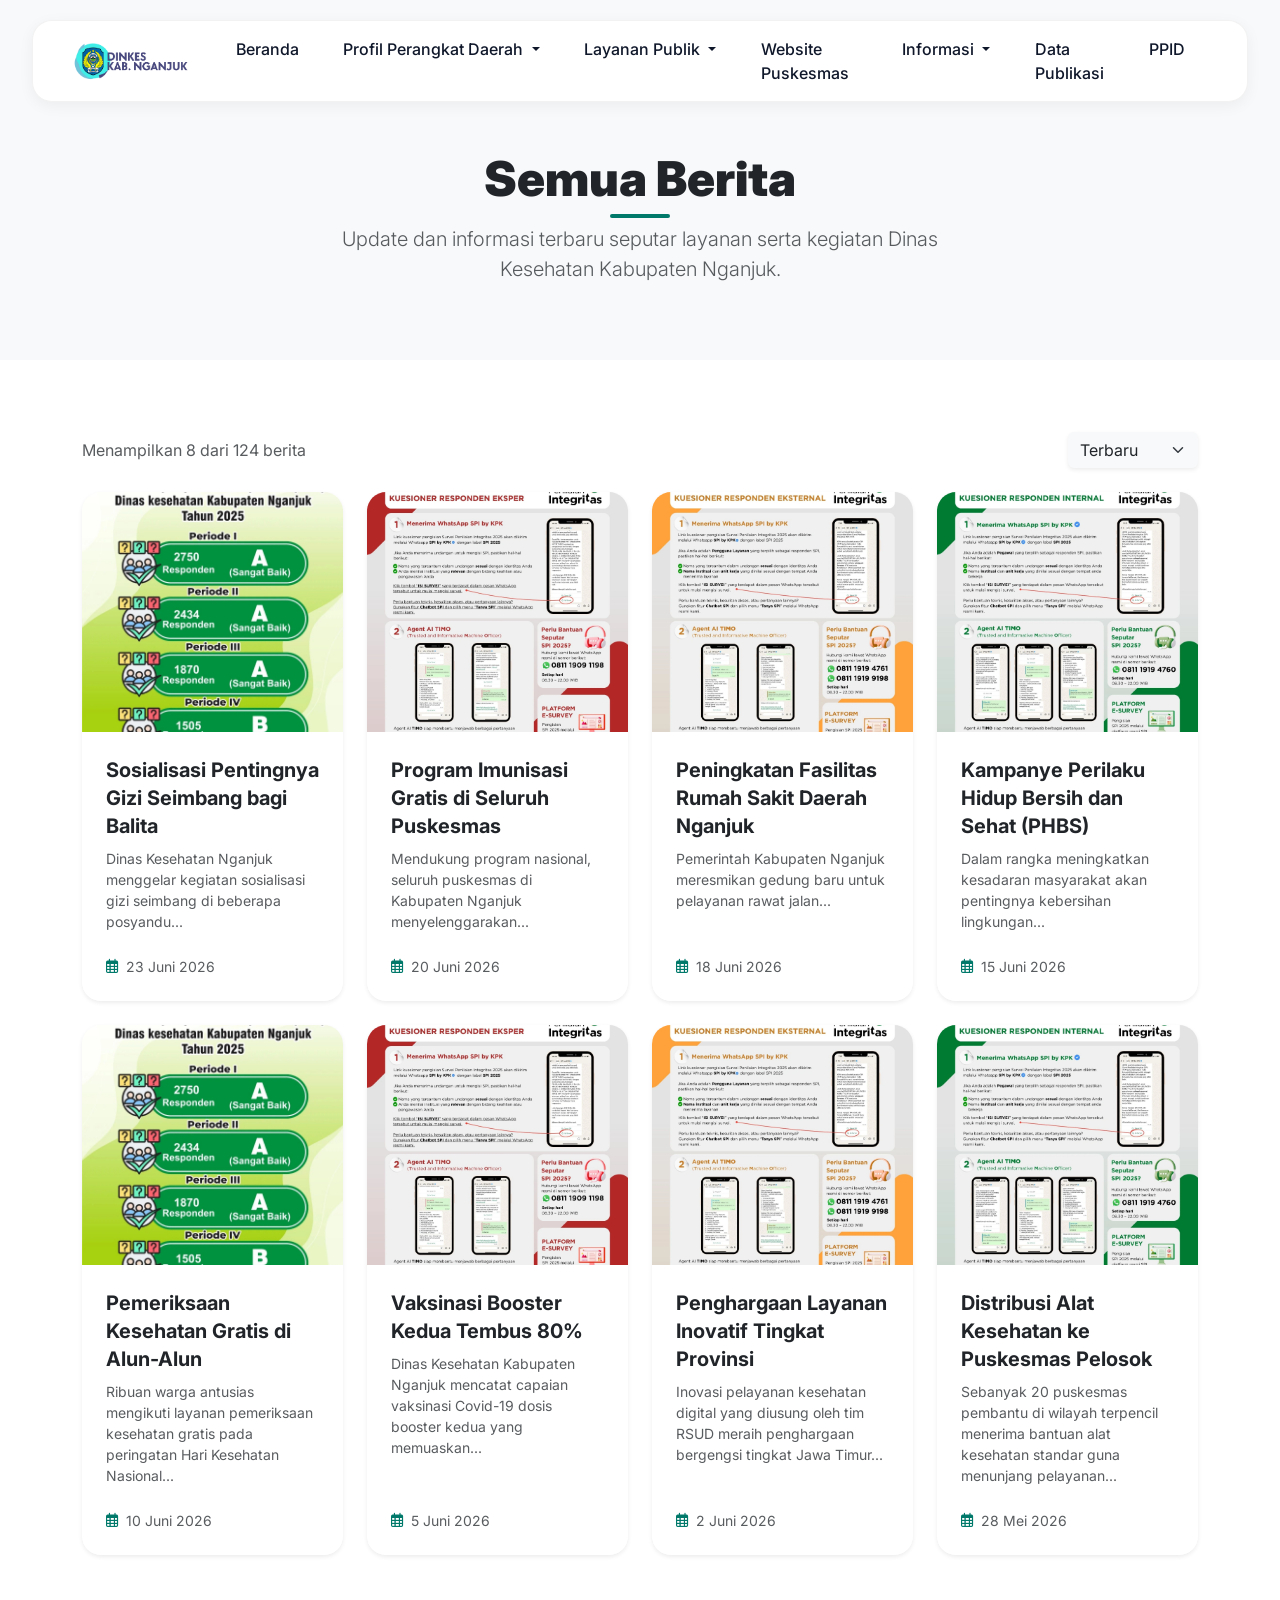
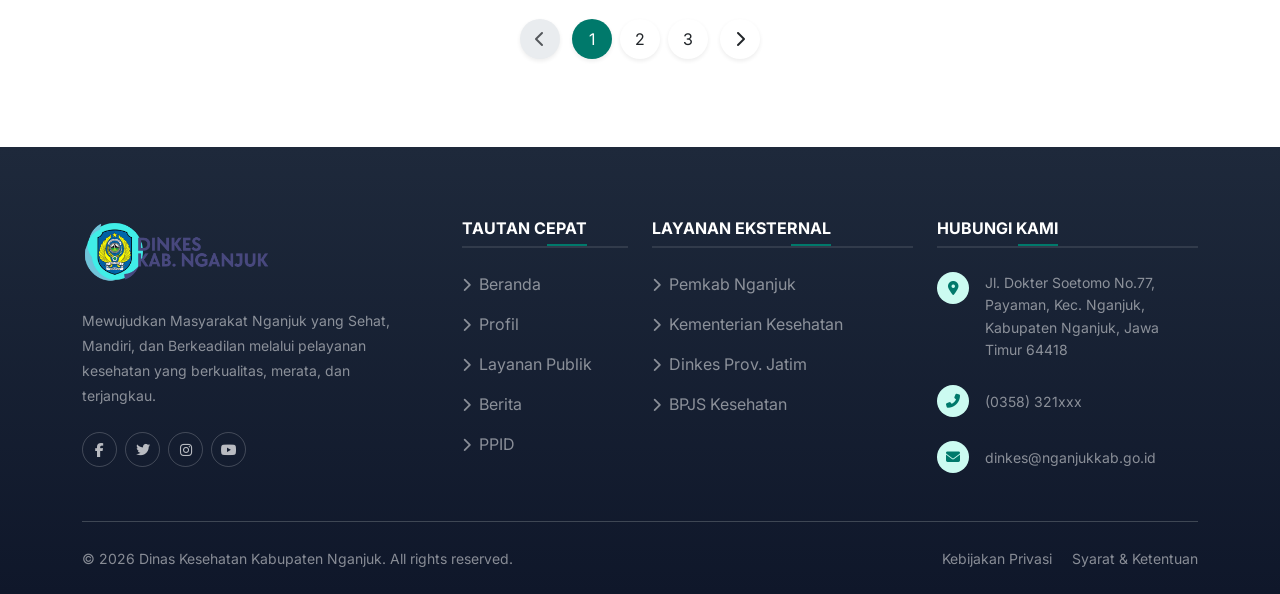
==== commit 67323a30: "feat: make news cards entirely clickable" ====
--- a/berita.html
+++ b/berita.html
@@ -112,7 +112,7 @@
                     <div class="card news-card border-0 shadow-sm h-100">
                         <img src="assets/berita/11c2370439c2ba5b17f604da1eb921f0.webp" class="card-img-top" alt="Berita 1">
                         <div class="card-body p-4">
-                            <h5 class="card-title fw-bold"><a href="detail-berita.html" class="text-dark text-decoration-none">Sosialisasi Pentingnya Gizi Seimbang bagi Balita</a></h5>
+                            <h5 class="card-title fw-bold"><a href="detail-berita.html" class="text-dark text-decoration-none stretched-link">Sosialisasi Pentingnya Gizi Seimbang bagi Balita</a></h5>
                             <p class="card-text text-muted small mt-2">Dinas Kesehatan Nganjuk menggelar kegiatan sosialisasi gizi seimbang di beberapa posyandu...</p>
                         </div>
                         <div class="card-footer bg-white border-0 px-4 pb-4 pt-0 text-muted small d-flex align-items-center">
@@ -125,7 +125,7 @@
                     <div class="card news-card border-0 shadow-sm h-100">
                         <img src="assets/berita/05f297b0e1a46d213559367b33d6cbf9.webp" class="card-img-top" alt="Berita 2">
                         <div class="card-body p-4">
-                            <h5 class="card-title fw-bold"><a href="detail-berita.html" class="text-dark text-decoration-none">Program Imunisasi Gratis di Seluruh Puskesmas</a></h5>
+                            <h5 class="card-title fw-bold"><a href="detail-berita.html" class="text-dark text-decoration-none stretched-link">Program Imunisasi Gratis di Seluruh Puskesmas</a></h5>
                             <p class="card-text text-muted small mt-2">Mendukung program nasional, seluruh puskesmas di Kabupaten Nganjuk menyelenggarakan...</p>
                         </div>
                         <div class="card-footer bg-white border-0 px-4 pb-4 pt-0 text-muted small d-flex align-items-center">
@@ -138,7 +138,7 @@
                     <div class="card news-card border-0 shadow-sm h-100">
                         <img src="assets/berita/cbc425ae9fa74a5ae10818216ea19b8b.webp" class="card-img-top" alt="Berita 3">
                         <div class="card-body p-4">
-                            <h5 class="card-title fw-bold"><a href="detail-berita.html" class="text-dark text-decoration-none">Peningkatan Fasilitas Rumah Sakit Daerah Nganjuk</a></h5>
+                            <h5 class="card-title fw-bold"><a href="detail-berita.html" class="text-dark text-decoration-none stretched-link">Peningkatan Fasilitas Rumah Sakit Daerah Nganjuk</a></h5>
                             <p class="card-text text-muted small mt-2">Pemerintah Kabupaten Nganjuk meresmikan gedung baru untuk pelayanan rawat jalan...</p>
                         </div>
                         <div class="card-footer bg-white border-0 px-4 pb-4 pt-0 text-muted small d-flex align-items-center">
@@ -151,7 +151,7 @@
                     <div class="card news-card border-0 shadow-sm h-100">
                         <img src="assets/berita/da839e8c064e05d4fa974a282e35619e.webp" class="card-img-top" alt="Berita 4">
                         <div class="card-body p-4">
-                            <h5 class="card-title fw-bold"><a href="detail-berita.html" class="text-dark text-decoration-none">Kampanye Perilaku Hidup Bersih dan Sehat (PHBS)</a></h5>
+                            <h5 class="card-title fw-bold"><a href="detail-berita.html" class="text-dark text-decoration-none stretched-link">Kampanye Perilaku Hidup Bersih dan Sehat (PHBS)</a></h5>
                             <p class="card-text text-muted small mt-2">Dalam rangka meningkatkan kesadaran masyarakat akan pentingnya kebersihan lingkungan...</p>
                         </div>
                         <div class="card-footer bg-white border-0 px-4 pb-4 pt-0 text-muted small d-flex align-items-center">
@@ -164,7 +164,7 @@
                     <div class="card news-card border-0 shadow-sm h-100">
                         <img src="assets/berita/11c2370439c2ba5b17f604da1eb921f0.webp" class="card-img-top" alt="Berita 5">
                         <div class="card-body p-4">
-                            <h5 class="card-title fw-bold"><a href="detail-berita.html" class="text-dark text-decoration-none">Pemeriksaan Kesehatan Gratis di Alun-Alun</a></h5>
+                            <h5 class="card-title fw-bold"><a href="detail-berita.html" class="text-dark text-decoration-none stretched-link">Pemeriksaan Kesehatan Gratis di Alun-Alun</a></h5>
                             <p class="card-text text-muted small mt-2">Ribuan warga antusias mengikuti layanan pemeriksaan kesehatan gratis pada peringatan Hari Kesehatan Nasional...</p>
                         </div>
                         <div class="card-footer bg-white border-0 px-4 pb-4 pt-0 text-muted small d-flex align-items-center">
@@ -177,7 +177,7 @@
                     <div class="card news-card border-0 shadow-sm h-100">
                         <img src="assets/berita/05f297b0e1a46d213559367b33d6cbf9.webp" class="card-img-top" alt="Berita 6">
                         <div class="card-body p-4">
-                            <h5 class="card-title fw-bold"><a href="detail-berita.html" class="text-dark text-decoration-none">Vaksinasi Booster Kedua Tembus 80%</a></h5>
+                            <h5 class="card-title fw-bold"><a href="detail-berita.html" class="text-dark text-decoration-none stretched-link">Vaksinasi Booster Kedua Tembus 80%</a></h5>
                             <p class="card-text text-muted small mt-2">Dinas Kesehatan Kabupaten Nganjuk mencatat capaian vaksinasi Covid-19 dosis booster kedua yang memuaskan...</p>
                         </div>
                         <div class="card-footer bg-white border-0 px-4 pb-4 pt-0 text-muted small d-flex align-items-center">
@@ -190,7 +190,7 @@
                     <div class="card news-card border-0 shadow-sm h-100">
                         <img src="assets/berita/cbc425ae9fa74a5ae10818216ea19b8b.webp" class="card-img-top" alt="Berita 7">
                         <div class="card-body p-4">
-                            <h5 class="card-title fw-bold"><a href="detail-berita.html" class="text-dark text-decoration-none">Penghargaan Layanan Inovatif Tingkat Provinsi</a></h5>
+                            <h5 class="card-title fw-bold"><a href="detail-berita.html" class="text-dark text-decoration-none stretched-link">Penghargaan Layanan Inovatif Tingkat Provinsi</a></h5>
                             <p class="card-text text-muted small mt-2">Inovasi pelayanan kesehatan digital yang diusung oleh tim RSUD meraih penghargaan bergengsi tingkat Jawa Timur...</p>
                         </div>
                         <div class="card-footer bg-white border-0 px-4 pb-4 pt-0 text-muted small d-flex align-items-center">
@@ -203,7 +203,7 @@
                     <div class="card news-card border-0 shadow-sm h-100">
                         <img src="assets/berita/da839e8c064e05d4fa974a282e35619e.webp" class="card-img-top" alt="Berita 8">
                         <div class="card-body p-4">
-                            <h5 class="card-title fw-bold"><a href="detail-berita.html" class="text-dark text-decoration-none">Distribusi Alat Kesehatan ke Puskesmas Pelosok</a></h5>
+                            <h5 class="card-title fw-bold"><a href="detail-berita.html" class="text-dark text-decoration-none stretched-link">Distribusi Alat Kesehatan ke Puskesmas Pelosok</a></h5>
                             <p class="card-text text-muted small mt-2">Sebanyak 20 puskesmas pembantu di wilayah terpencil menerima bantuan alat kesehatan standar guna menunjang pelayanan...</p>
                         </div>
                         <div class="card-footer bg-white border-0 px-4 pb-4 pt-0 text-muted small d-flex align-items-center">
--- a/css/berita.css
+++ b/css/berita.css
@@ -1,8 +1,12 @@
 /* Custom CSS for Dinkes Nganjuk Landing Page */
 
 :root {
-    --primary-color: #0d9488; /* Emerald green - representing health/nature */
-    --primary-hover: #0f766e;
+    --primary-color: #00796b; /* Emerald green - representing health/nature */
+    --bs-primary: #00796b;
+    --bs-primary-rgb: 0, 121, 107;
+    --bs-link-color: #00796b;
+    --bs-link-hover-color: #004d40;
+    --primary-hover: #004d40;
     --primary-soft: #ccfbf1;
     --secondary-color: #f1f5f9;
     --text-dark: #0f172a;
@@ -93,10 +97,8 @@
     transform: translateX(-50%);
     width: 95%;
     max-width: 1320px;
-    background: rgba(255, 255, 255, 0.5);
-    backdrop-filter: blur(12px);
-    -webkit-backdrop-filter: blur(12px);
-    border: 1px solid rgba(255, 255, 255, 0.6);
+    background: #ffffff;
+    border: 1px solid rgba(0, 0, 0, 0.05);
     border-radius: 20px;
     padding: 0.5rem 1rem;
     z-index: 1030;
@@ -105,10 +107,10 @@
 }
 
 .custom-navbar.scrolled {
-    background: rgba(255, 255, 255, 0.85);
+    background: #ffffff;
     box-shadow: 0 10px 30px rgba(0, 0, 0, 0.08);
     top: 10px;
-    border-color: rgba(255, 255, 255, 0.8);
+    border-color: rgba(0, 0, 0, 0.08);
 }
 
 .custom-navbar .navbar-brand .navbar-logo {
@@ -143,8 +145,8 @@
 
 .custom-navbar .nav-link:hover, 
 .custom-navbar .nav-link.active {
-    color: var(--primary-color);
-    background-color: var(--primary-soft);
+    color: #ffffff !important;
+    background-color: var(--primary-color);
 }
 
 .dropdown-menu {
@@ -177,7 +179,7 @@
 
 @media (max-width: 1199.98px) {
     .custom-navbar {
-        background: rgba(255, 255, 255, 0.85);
+        background: #ffffff;
         border-radius: 15px;
         padding: 0.5rem 1rem;
     }
@@ -208,9 +210,12 @@
 }
 
 .btn-white:hover {
-    background-color: var(--primary-soft);
-    color: var(--primary-color);
-    border-color: var(--primary-soft);
+    background-color: var(--primary-color);
+    color: #ffffff !important;
+    border-color: var(--primary-color);
+}
+.btn-white:hover i, .btn-white:hover .text-primary {
+    color: #ffffff !important;
 }
 
 .pulse-dot {
@@ -312,9 +317,7 @@
 }
 
 .glass-card {
-    background: rgba(255, 255, 255, 0.85);
-    backdrop-filter: blur(12px);
-    -webkit-backdrop-filter: blur(12px);
+    background: #ffffff;
     border: 1px solid rgba(255, 255, 255, 0.4);
 }
 
